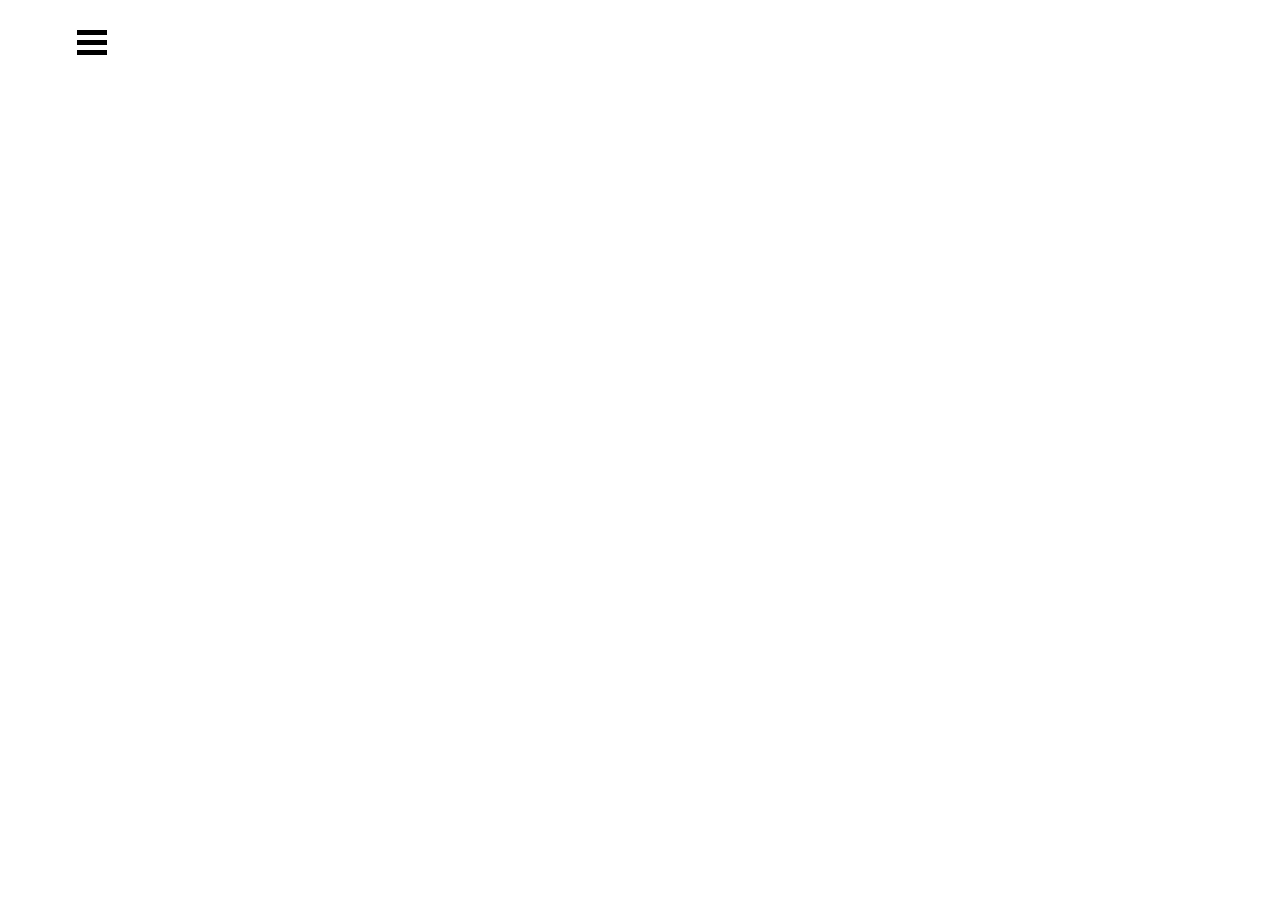
==== index.html @ 4a4a8a28 "refactor: standart pack media && feat: added cards" ====
<!DOCTYPE html>
<html lang="en">
<head>
    <meta charset="UTF-8">
    <meta name="viewport" content="width=device-width, initial-scale=1.0">
    <title>English for kids</title>
    <link rel="stylesheet" href="styles.css">
</head>
<body>
    <div class="wrapper">
        <div class = "header-block">
            <div class="burger">
                <div class="burger-icon"></div>
            </div>
            <div class="train-switch">
                <label class="switch">
                    <input type="checkbox" />
                    <div class="switch-btn"></div>
                </label>
            </div>
            <div class="navigation-block">
                <div class="navigation">
                    <ul class="navigation-list">
                        <li><a>Main Page</a></li>
                        <li><a>Action (set A)</a></li>
                        <li><a>Action (set B)</a></li>
                        <li><a>Action (set C)</a></li>
                        <li><a>Adjective</a></li>
                        <li><a>Animal (set A)</a></li>
                        <li><a>Animal (set B)</a></li>
                        <li><a>Clothes</a></li>
                        <li><a>Emotion</a></li>
                        <li><a>Statistic</a></li>
                    </ul>
                </div>
            </div>
        </div>
    </div>
    <script src = "main.js" type="module"></script>
</body>
</html>
---- styles.css ----
* {
    margin: 0 auto;
}

.header-block {
    position: relative;
    margin-top: 40px;
    width: 88%;
    height: 45px;
}

.burger {
    position: absolute;
    left: 0;
    z-index: 1000;
}

.burger-icon {
    position: relative;
    width: 30px;
    height: 5px;
    background-color: black;
}

.burger-icon:before {
    position: absolute;
    left: 0;
    top: -10px;
    content: '';
    display: block;
    width: 30px;
    height: 5px;
    background-color: black;
    transition: transform 0.2s ease-in, top 0.2s linear 0.2s;
}
.burger-icon:after {
    position: absolute;
    left: 0;
    top: 10px;
    content: '';
    display: block;
    width: 30px;
    height: 5px;
    background-color: black;
    transition: transform 0.2s ease-in, top 0.2s linear 0.2s;
}

.burger-icon.burger-icon-active {
    background-color: transparent;
}

.burger-icon.burger-icon.burger-icon-active::before{
    transform: rotate(45deg);
    top: 0;
    transition: top 0.2s linear, transform 0.2s ease-in 0.2s;
}

.burger-icon.burger-icon.burger-icon-active::after{
    transform: rotate(-45deg);
    top: 0;
    transition: all 0.2s ease-in;
    transition: top 0.2s linear, transform 0.2s ease-in 0.2s;
}

.train-switch {
    position: absolute;
    right: 0;
    top: -30px;
}

.switch {
    opacity: 0;
 }

.switch-btn{
    position: relative;
    width: 80px;
    height: 30px;
    background-color: lightgray;
    cursor: pointer;
    border-radius: 20px;
}

.switch-btn:before {
    position: absolute;
    height: 26px;
    width: 26px;
    border-radius: 50%;
    content: '';
    background: white;
    left: 2px;
    top: 2px;
    transition: all 0.2s ease-out;
}

input[type=checkbox]:checked + .switch-btn:before {
    left: 52px;
}

input[type=checkbox]:checked + .switch-btn {
    background: rgb(29, 106, 132);
}

.navigation-block{
    position: fixed;
    display: flex;

    top: 0;
    left: 0;
    width: 250px;
    height: 100%;
    z-index: 5;
    background-color: rgb(29, 106, 132);
    transform: translateX(-100%);
    transition: 0.5s;
}

.navigation-block-active{
    transform: translateX(0%);
}

.navigation {
    display: flex;
    align-items: center;
    justify-content: center;
}

.navigation-list {
    margin: 0;
    padding: 0;
    list-style-type: none;
    font-family: 'Lucida Sans', 'Lucida Sans Regular', 'Lucida Grande', 'Lucida Sans Unicode', Geneva, Verdana;
    color: #000;
}

.navigation-list li {
    margin-bottom: 10px;
    cursor: pointer;
}

.navigation-list li:hover {
    color: white;
}

.content-block {
    display: flex;
    flex-wrap: wrap;
    width: 95%;
    justify-content: center;
}

.card-container {
    margin: 0;
    width: 350px;
    height: 290px;
}

.card {
    position: relative;
    font-size: 26px;
    margin: 20px;
    width: 298px;
    height: 248px;
    border: 1px;
    box-shadow: 3px 1px 2px 1px rgba(0, 0, 0, 0.2);
    perspective: 1000px;
}

.card:hover{
    box-shadow:0px 0px 15px 9px rgba(0,0,0,0.21);
}

.back-card {
    position: absolute;
    width: 100%;
    height: 100%;
    transition: 1s;
    backface-visibility: hidden;
    transform: rotateY(180deg);
}

.front-active {
    transform: rotateY(180deg);
}

.back-active {
    transform: rotateY(360deg);
}

.front-card {
    position: absolute;
    width: 100%;
    height: 100%;
    transition: 1s;
    backface-visibility: hidden;
}

.card-header {
    position: absolute;
    background-color: white;
    bottom: 0;
    padding: 0 15px 0 15px;
    width: 268px;
    height: 48px;
    text-align: center;
}

.rotate {
    position: absolute;
    width: 50px;
    height: 50px;
    background-image: url(./img/rotate.229f42dc.png);
    background-size: 32px;
    background-repeat: no-repeat;
    background-position: center 16px;
    bottom: 5px;
    right: 5px;
    -webkit-transition: .3s;
    transition: .3s;
    -webkit-filter: grayscale(1);
    filter: grayscale(1);
    cursor: pointer;
}

.rotate:hover{
    filter: grayscale(0);
}

.rotate-none {
    opacity: 0;
}
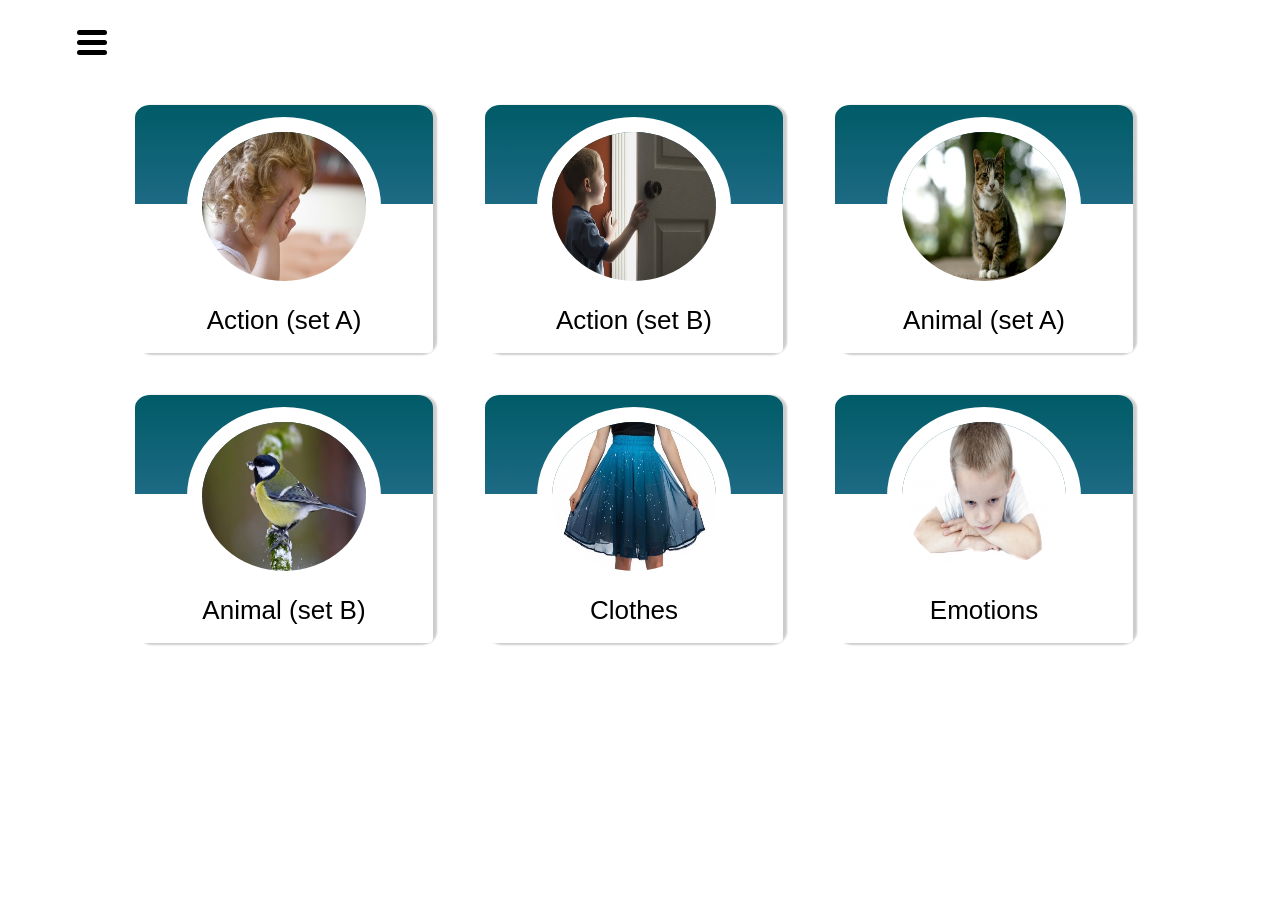
==== commit 36b0886a: "feat: fucntion to create main page, and added listener to checkbox with button creating" ====
--- a/index.html
+++ b/index.html
@@ -14,7 +14,7 @@
             </div>
             <div class="train-switch">
                 <label class="switch">
-                    <input type="checkbox" />
+                    <input type="checkbox" class="check"/>
                     <div class="switch-btn"></div>
                 </label>
             </div>
--- a/styles.css
+++ b/styles.css
@@ -1,6 +1,7 @@
 
 * {
     margin: 0 auto;
+    font-family: sans-serif;
 }
 
 .header-block {
@@ -20,6 +21,7 @@
     position: relative;
     width: 30px;
     height: 5px;
+    border-radius: 5px;
     background-color: black;
 }
 
@@ -31,6 +33,7 @@
     display: block;
     width: 30px;
     height: 5px;
+    border-radius: 5px;
     background-color: black;
     transition: transform 0.2s ease-in, top 0.2s linear 0.2s;
 }
@@ -42,6 +45,7 @@
     display: block;
     width: 30px;
     height: 5px;
+    border-radius: 5px;
     background-color: black;
     transition: transform 0.2s ease-in, top 0.2s linear 0.2s;
 }
@@ -105,7 +109,6 @@
 .navigation-block{
     position: fixed;
     display: flex;
-
     top: 0;
     left: 0;
     width: 250px;
@@ -139,6 +142,10 @@
     cursor: pointer;
 }
 
+.li-active {
+    color: white;
+}
+
 .navigation-list li:hover {
     color: white;
 }
@@ -148,6 +155,42 @@
     flex-wrap: wrap;
     width: 95%;
     justify-content: center;
+}
+
+.game-string {
+    display: flex;
+    width: 100%;
+    height: 40px;
+}
+
+.game-button {
+    display: block;
+    width: 60%;
+    margin: 20px 30% 20px 30%;
+    height: 50px;
+    border-radius: 15px;
+    border: none;
+    outline: none;
+    cursor: pointer;
+    font-size: 26px;
+    color: white;
+    background: linear-gradient(180deg,#007b7d,rgb(7, 255, 189) 100%,#fff 0,#fff);
+    transition: all 1s;
+}
+
+.game-button:hover {
+    box-shadow:0px 0px 15px 9px rgb(64, 60, 60);
+}
+
+.game-button-active {
+    width: 85px;
+    height: 85px;
+    font-size: 0;
+    background-image: url(./img/repeat.svg),linear-gradient(40deg,#005b67, rgb(29, 106, 132));
+    border-radius: 50%;
+    background-repeat: no-repeat;
+    background-size: 32px 32px,cover;
+    background-position: 50%;
 }
 
 .card-container {
@@ -163,37 +206,74 @@
     width: 298px;
     height: 248px;
     border: 1px;
+    border-radius: 5%;
+    perspective: 1000px;
+}
+
+
+.back-card {
+    position: absolute;
+    width: 100%;
+    height: 100%;
+    transition: all 1s;
+    border-radius: 5%;
+    backface-visibility: hidden;
+    transform: rotateY(180deg);
+}
+
+.front-active {
+    transform: rotateY(180deg);
+    box-shadow: none;
+}
+
+.back-active {
+    transform: rotateY(360deg);
+    box-shadow:0px 0px 15px 9px rgba(0,0,0,0.21);
+    cursor: pointer;
+}
+
+.front-card {
+    position: absolute;
+    width: 100%;
+    height: 100%;
+    border-radius: 5%;
+    transition: all 1s;
+    box-shadow: 3px 1px 2px 1px rgba(0, 0, 0, 0.2);
+    backface-visibility: hidden;
+    cursor: pointer;
+}
+
+.front-card:hover{
+    box-shadow:0px 0px 15px 9px rgba(0,0,0,0.21);
+}
+
+.card--main {
+    display: flex;
+    justify-content: center;
+    align-items: center;
+    font-size: 26px;
+    margin: 20px;
+    width: 298px;
+    height: 248px;
+    border: 1px;
+    background: linear-gradient(180deg,#005b67,rgb(29, 106, 132) 40%,#fff 0,#fff);
+    border-radius: 5%;
     box-shadow: 3px 1px 2px 1px rgba(0, 0, 0, 0.2);
     perspective: 1000px;
-}
-
-.card:hover{
+    cursor: pointer;
+}
+
+.card--main:hover{
     box-shadow:0px 0px 15px 9px rgba(0,0,0,0.21);
 }
 
-.back-card {
-    position: absolute;
-    width: 100%;
-    height: 100%;
-    transition: 1s;
-    backface-visibility: hidden;
-    transform: rotateY(180deg);
-}
-
-.front-active {
-    transform: rotateY(180deg);
-}
-
-.back-active {
-    transform: rotateY(360deg);
-}
-
-.front-card {
-    position: absolute;
-    width: 100%;
-    height: 100%;
-    transition: 1s;
-    backface-visibility: hidden;
+.main-card-img{
+    display: block;
+    margin-top: -15%;
+    width:55%;
+    height: 60%;
+    border: 15px solid white;
+    border-radius: 100%;
 }
 
 .card-header {
@@ -201,6 +281,7 @@
     background-color: white;
     bottom: 0;
     padding: 0 15px 0 15px;
+    border-radius: 5px;
     width: 268px;
     height: 48px;
     text-align: center;
@@ -216,11 +297,10 @@
     background-position: center 16px;
     bottom: 5px;
     right: 5px;
-    -webkit-transition: .3s;
-    transition: .3s;
     -webkit-filter: grayscale(1);
     filter: grayscale(1);
     cursor: pointer;
+    transition: all 1s;
 }
 
 .rotate:hover{
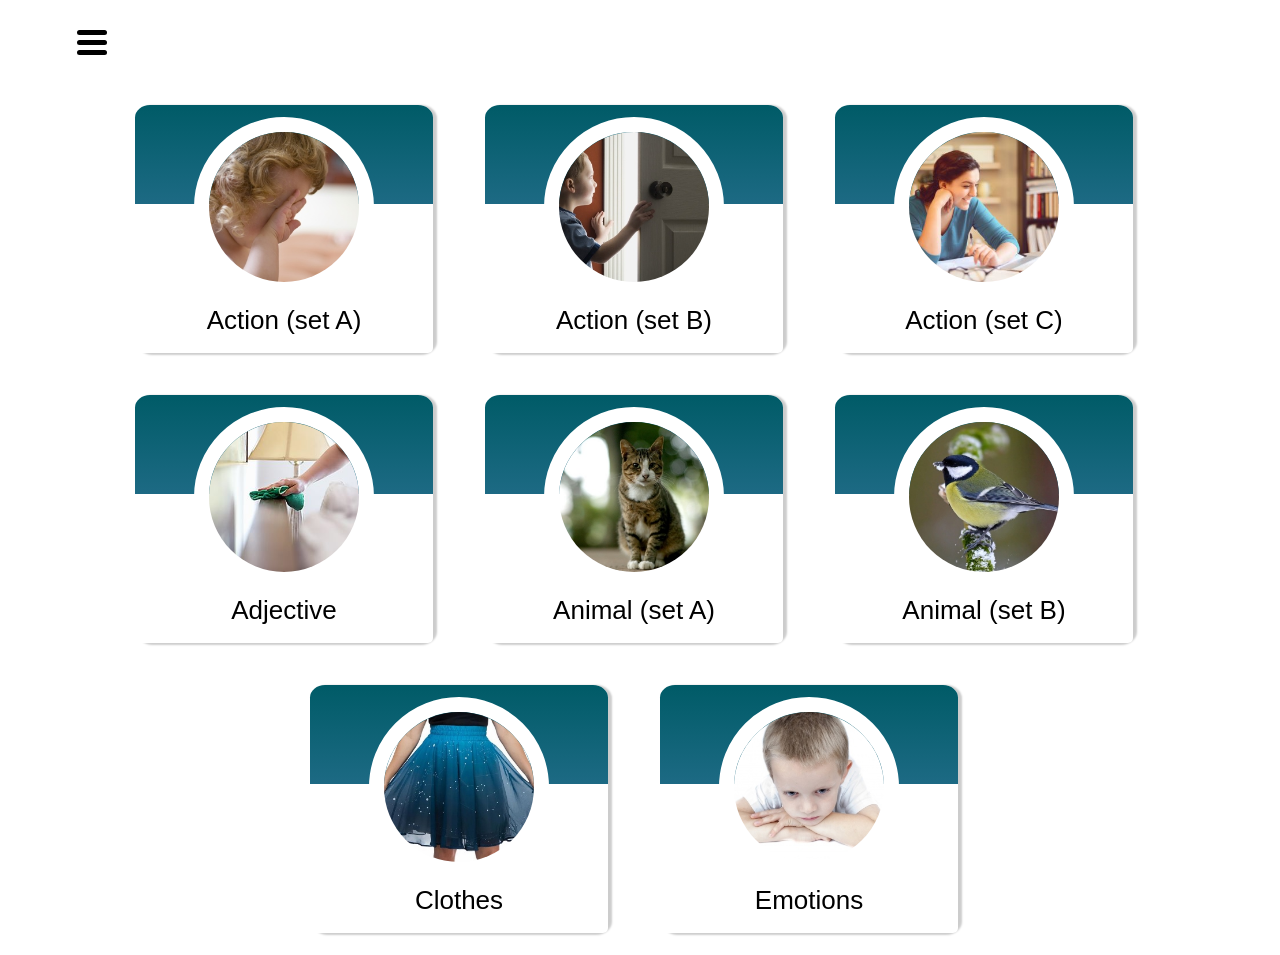
==== commit 6be8f763: "refactor: added last content, feat: reset button in statistic" ====
--- a/index.html
+++ b/index.html
@@ -29,7 +29,7 @@
                         <li><a>Animal (set A)</a></li>
                         <li><a>Animal (set B)</a></li>
                         <li><a>Clothes</a></li>
-                        <li><a>Emotion</a></li>
+                        <li><a>Emotions</a></li>
                         <li><a>Statistic</a></li>
                     </ul>
                 </div>
--- a/styles.css
+++ b/styles.css
@@ -103,7 +103,7 @@
 }
 
 input[type=checkbox]:checked + .switch-btn {
-    background: rgb(29, 106, 132);
+    background: rgb(33, 231, 178);
 }
 
 .navigation-block{
@@ -119,6 +119,10 @@
     transition: 0.5s;
 }
 
+.navigation-block--game {
+    background: linear-gradient(180deg,#007b7d,rgb(7, 255, 189) 100%,#fff 0,#fff);
+}
+
 .navigation-block-active{
     transform: translateX(0%);
 }
@@ -174,7 +178,7 @@
     cursor: pointer;
     font-size: 26px;
     color: white;
-    background: linear-gradient(180deg,#007b7d,rgb(7, 255, 189) 100%,#fff 0,#fff);
+    background: linear-gradient(40deg,#005b67, rgb(29, 106, 132));
     transition: all 1s;
 }
 
@@ -186,11 +190,27 @@
     width: 85px;
     height: 85px;
     font-size: 0;
-    background-image: url(./img/repeat.svg),linear-gradient(40deg,#005b67, rgb(29, 106, 132));
+    background-image: url(./img/repeat.svg),linear-gradient(180deg,#007b7d,rgb(7, 255, 189) 100%,#fff 0,#fff);
     border-radius: 50%;
     background-repeat: no-repeat;
     background-size: 32px 32px,cover;
     background-position: 50%;
+}
+
+.star-compl {
+    margin: 0;
+    width: 40px;
+    height: 40px;
+    background-size: 40px 40px;
+    background-image: url(./img/star-win.svg);
+}
+
+.star-defeate {
+    margin: 0;
+    width: 40px;
+    height: 40px;
+    background-size: 40px 40px;
+    background-image: url(./img/star.svg); 
 }
 
 .card-container {
@@ -219,6 +239,7 @@
     border-radius: 5%;
     backface-visibility: hidden;
     transform: rotateY(180deg);
+    background-size: contain;
 }
 
 .front-active {
@@ -241,6 +262,19 @@
     box-shadow: 3px 1px 2px 1px rgba(0, 0, 0, 0.2);
     backface-visibility: hidden;
     cursor: pointer;
+    background-size: contain;
+}
+
+.front-card--game {
+    background-size: cover;
+}
+
+.front-card-compl {
+    opacity: 0.5;
+}
+
+.card--game {
+    display: none;
 }
 
 .front-card:hover{
@@ -263,6 +297,10 @@
     cursor: pointer;
 }
 
+.main--game {
+    background: linear-gradient(180deg,#007b7d,rgb(7, 255, 189) 40%,#fff 0,#fff);
+}
+
 .card--main:hover{
     box-shadow:0px 0px 15px 9px rgba(0,0,0,0.21);
 }
@@ -270,8 +308,9 @@
 .main-card-img{
     display: block;
     margin-top: -15%;
-    width:55%;
-    height: 60%;
+    width: 150px;
+    height: 150px;
+    object-fit: cover;
     border: 15px solid white;
     border-radius: 100%;
 }
@@ -311,5 +350,73 @@
     opacity: 0;
 }
 
-
-
+.win-or-lose {
+    position: fixed;
+    height: 100%;
+    width: 100%;
+    background-color: white;
+    z-index: 5;
+}
+
+.win-or-lose--message{
+    margin: 0 auto;
+    margin-top: 120px;
+    font-size: 40px;
+    text-align: center;
+}
+
+.statistic-list {
+    padding: 0;
+    margin: 10px auto 10px auto;
+    width: 100%;
+    height: 100%;
+    list-style-type: none;
+}
+
+.list-name {
+    margin-bottom: 10px;
+    font-size: 20px;
+    font-weight: 500;
+}
+
+.statistic-row {
+    display: inline-flex;
+    width: 100%;
+}
+
+.statistic-row div {
+    width: 20%;
+    text-align: center;
+}
+
+.statistic-row--first {
+    background-color: rgb(7, 255, 189);
+    border-radius: 5px;
+}
+
+.button-block {
+    margin-top: 15px;
+    margin-bottom: 15px;
+    display: inline-flex;
+    width: 100%;
+    height: 50px;
+}
+
+.button-statistic {
+    min-width: 80px;
+    width: 150px;
+    font-size: 16px;
+    border: none;
+    border-radius: 5px;
+    background-color: rgb(29, 106, 132);
+    color: white;
+    cursor: pointer;
+    transition: all 1s;
+    outline: none;
+}
+
+.button-statistic:hover {
+    background: linear-gradient(180deg,#007b7d,rgb(7, 255, 189) 100%);
+    box-shadow:0px 0px 15px 9px rgba(0,0,0,0.21);
+}
+
